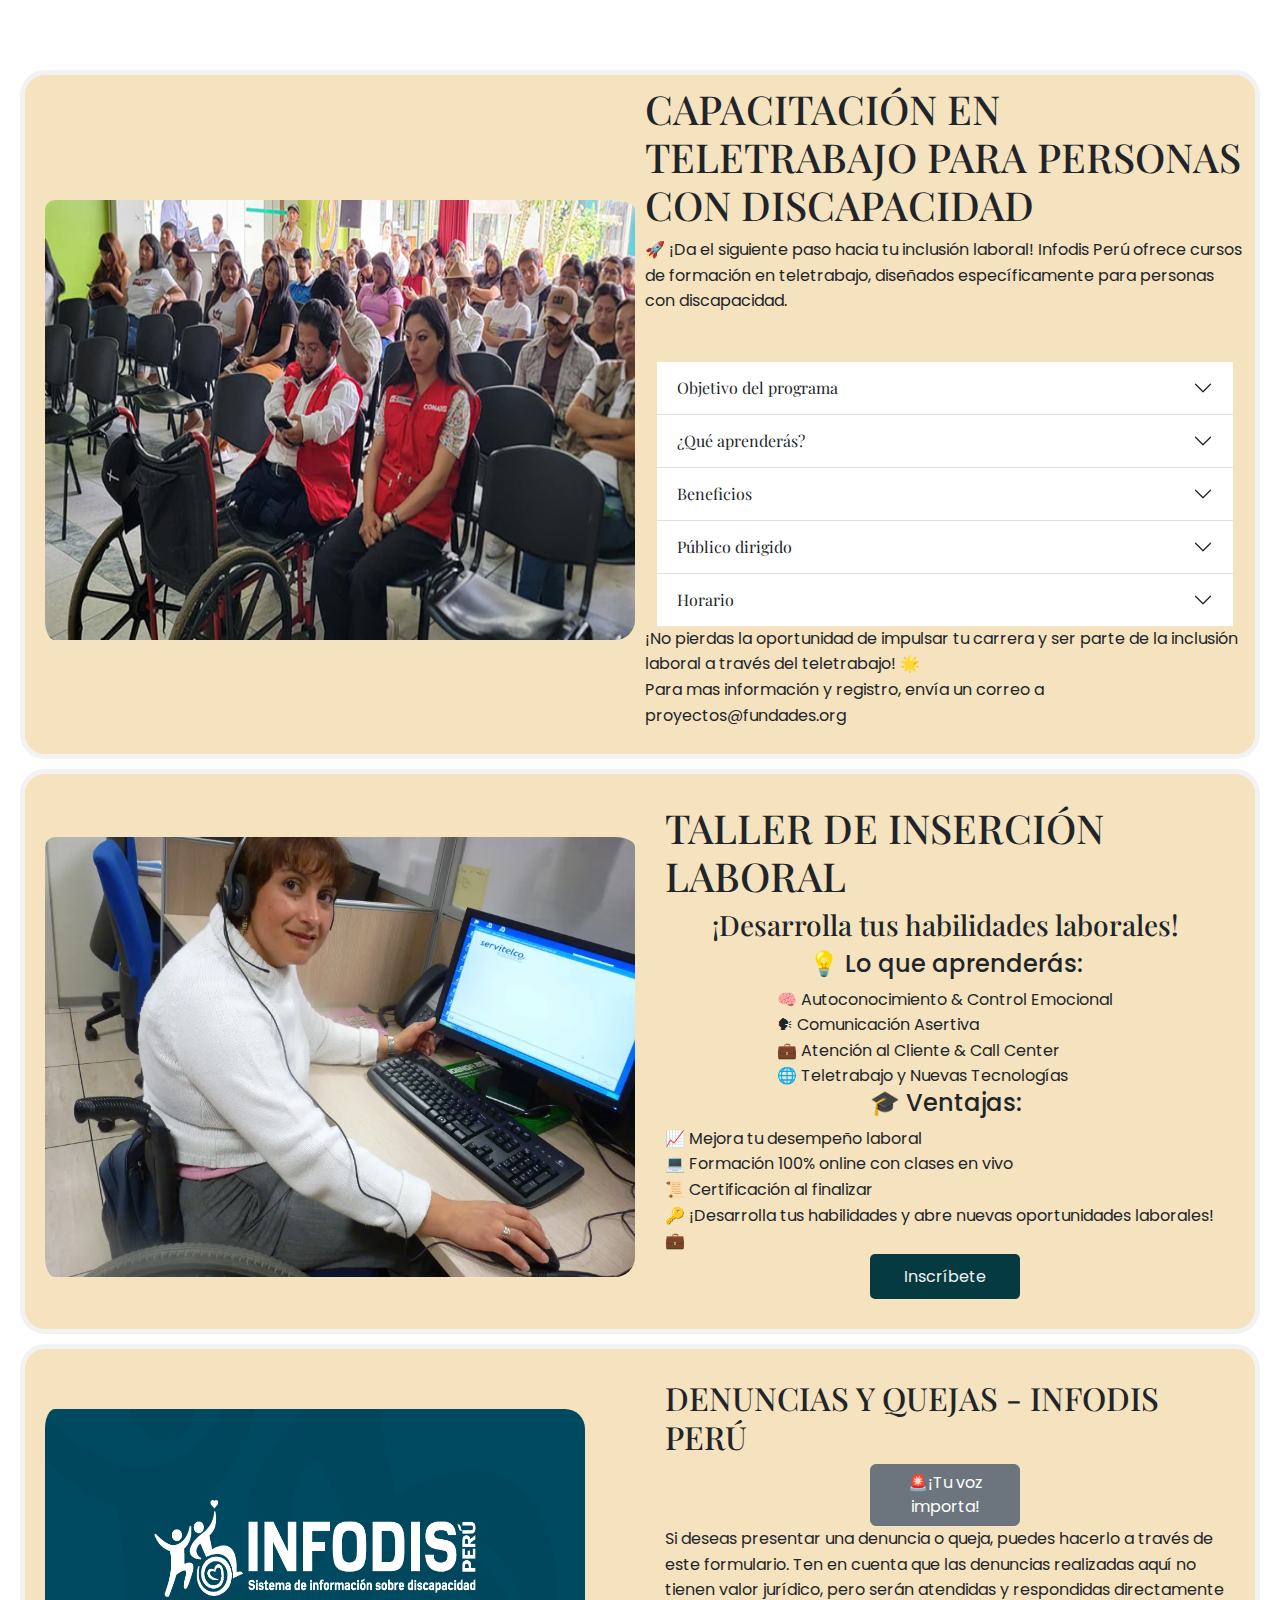
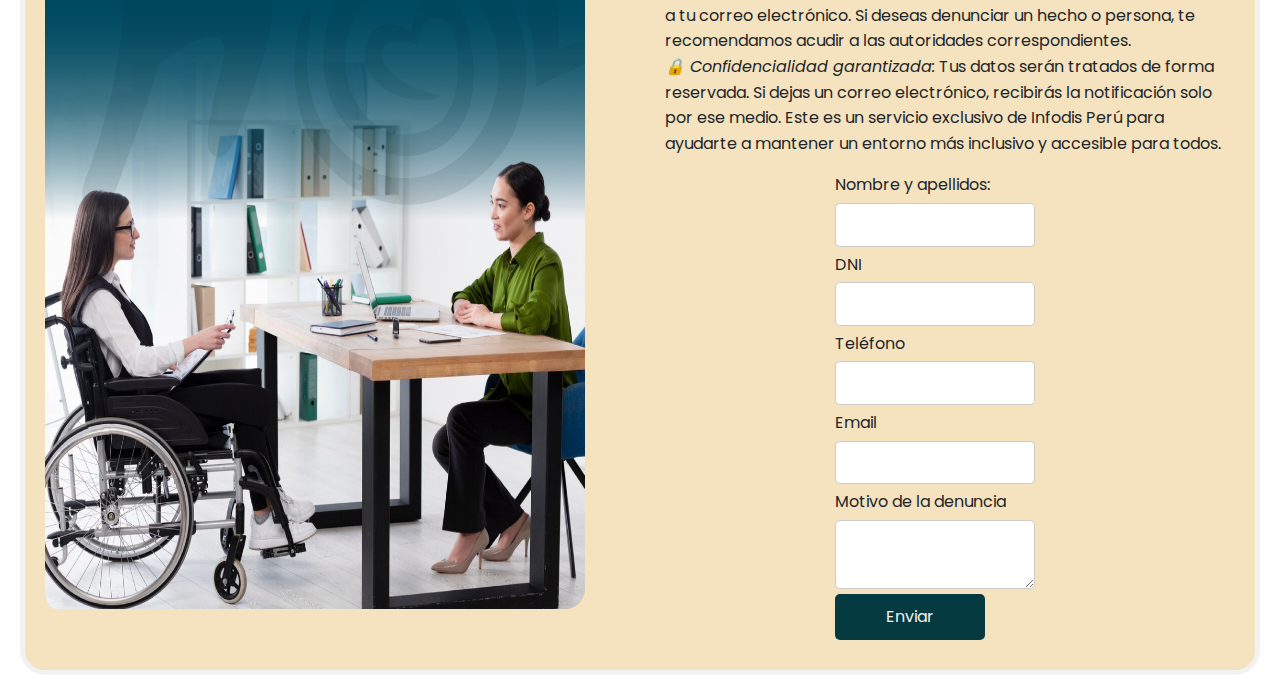
==== servicios.html @ 71ba6637 "guardando archivos" ====
<!DOCTYPE html>
<html lang="en">
<head>
    <meta charset="UTF-8">
    <meta name="viewport" content="width=device-width, initial-scale=1.0">
    <title>Document</title>
    <link href="https://cdn.jsdelivr.net/npm/bootstrap@5.3.3/dist/css/bootstrap.min.css" rel="stylesheet" integrity="sha384-QWTKZyjpPEjISv5WaRU9OFeRpok6YctnYmDr5pNlyT2bRjXh0JMhjY6hW+ALEwIH" crossorigin="anonymous">
    <link rel="stylesheet" href="servicios.css">
</head>
<body>
    <div class="cuadros">
        <div class="capacitar">
            <img src="img/omaped.jpg" alt="">
            <div class="parrafo1">
                <h1>CAPACITACIÓN EN TELETRABAJO PARA PERSONAS CON DISCAPACIDAD</h1>
                <p>🚀 ¡Da el siguiente paso hacia tu inclusión laboral!
                    Infodis Perú ofrece cursos de formación en teletrabajo, diseñados específicamente para personas con discapacidad.</p>
                <div class="container mt-5">
                    <div class="accordion accordion-flush" id="accordionFlushExample">
                        <div class="accordion-item">
                            <h2 class="accordion-header" id="flush-headingOne">
                                <button class="accordion-button collapsed" type="button" data-bs-toggle="collapse" data-bs-target="#flush-collapseOne" aria-expanded="false" aria-controls="flush-collapseOne">
                                    Objetivo del programa
                                </button>
                            </h2>
                            <div id="flush-collapseOne" class="accordion-collapse collapse" aria-labelledby="flush-headingOne" data-bs-parent="#accordionFlushExample">
                                <div class="accordion-body">Fortalecer las habilidades laborales, tanto blandas como duras, para la atención al cliente y el teletrabajo. Nuestro enfoque te preparará para trabajar en empresas inclusivas a través de plataformas digitales
                                </div>
                            </div>
                        </div>
                        <div class="accordion-item">
                            <h2 class="accordion-header" id="flush-headingTwo">
                                <button class="accordion-button collapsed" type="button" data-bs-toggle="collapse" data-bs-target="#flush-collapseTwo" aria-expanded="false" aria-controls="flush-collapseTwo">
                                    ¿Qué aprenderás?
                                </button>
                            </h2>
                            <div id="flush-collapseTwo" class="accordion-collapse collapse" aria-labelledby="flush-headingTwo" data-bs-parent="#accordionFlushExample">
                                <div class="accordion-body">Formación en <b>atención al cliente virtual, gestión de call center y beneficios del teletrabajo.</b> Desarrollarás habilidades esenciales en <b>comunicación, comprensión lectora y manejo de herramientas digitales.</b></div>
                            </div>
                        </div>
                        <div class="accordion-item">
                            <h2 class="accordion-header" id="flush-headingThree">
                                <button class="accordion-button collapsed" type="button" data-bs-toggle="collapse" data-bs-target="#flush-collapseThree" aria-expanded="false" aria-controls="flush-collapseThree">
                                    Beneficios
                                </button>
                            </h2>
                            <div id="flush-collapseThree" class="accordion-collapse collapse" aria-labelledby="flush-headingThree" data-bs-parent="#accordionFlushExample">
                                <div class="accordion-body">
                                    <ul>
                                        <li>Cursos 100% gratuitos y virtuales</li>
                                        <li>Certificación al finalizar</li>
                                        <li>Oportunidades de intermediación laboral con empresas inclusivas</li>
                                        <li>Sesiones prácticas y material de apoyo</li>
                                    </ul>
                                    </div>
                            </div>
                        </div>
                        <div class="accordion-item">
                            <h2 class="accordion-header" id="flush-headingFour">
                                <button class="accordion-button collapsed" type="button" data-bs-toggle="collapse" data-bs-target="#flush-collapseFour" aria-expanded="false" aria-controls="flush-collapseFour">
                                    Público dirigido
                                </button>
                            </h2>
                            <div id="flush-collapseFour" class="accordion-collapse collapse" aria-labelledby="flush-headingFour" data-bs-parent="#accordionFlushExample">
                                <div class="accordion-body">Personas con discapacidad física de 18 a 30 años, residentes en Lima, Callao y Chiclayo.</div>
                            </div>
                        </div>
                        <div class="accordion-item">
                            <h2 class="accordion-header" id="flush-headingFive">
                                <button class="accordion-button collapsed" type="button" data-bs-toggle="collapse" data-bs-target="#flush-collapseFive" aria-expanded="false" aria-controls="flush-collapseFive">
                                    Horario
                                </button>
                            </h2>
                            <div id="flush-collapseFive" class="accordion-collapse collapse" aria-labelledby="flush-headingFive" data-bs-parent="#accordionFlushExample">
                                <div class="accordion-body">
                                    <ul>
                                        <li>📅 Duración: 1 mes (Lunes a Viernes, 9:00 am - 1:00 pm)</li>
                                        <li> Modalidad: 100% virtual</li>
                                        <li>📜 Certificación: Al finalizar y aprobar el curso.</li>
                                    </ul>
                                </div>
                            </div>
                        </div>
                    </div>
                </div>
                <div class="cierre">¡No pierdas la oportunidad de impulsar tu carrera y ser parte de la inclusión laboral a través del teletrabajo! 🌟 
                    <br><p class="less">Para mas información y registro, envía un correo a proyectos@fundades.org </p>
                </div>
                
            </div>
        </div>
        <div class="taller">
            <img src="img/trabajoRemoto.png" alt="">
            <div class="parrafo2">
                <h1>TALLER DE INSERCIÓN LABORAL</h1>
                <h3> ¡Desarrolla tus habilidades laborales!</h3>
                 <h4>💡 Lo que aprenderás:</h4>
                    🧠 Autoconocimiento & Control Emocional
                    <br>🗣 Comunicación Asertiva
                    <br>💼 Atención al Cliente & Call Center
                    <br>🌐 Teletrabajo y Nuevas Tecnologías
                    <h4>🎓 Ventajas:</h4>
                    📈 Mejora tu desempeño laboral
                    <br>💻 Formación 100% online con clases en vivo
                    <br>📜 Certificación al finalizar
                    <br>🔑 ¡Desarrolla tus habilidades y abre nuevas oportunidades laborales! 💼
                    <button onclick="window.location.href='https://docs.google.com/forms/d/e/1FAIpQLSc_VnBQU0-dEppDgZZN5Qv5NXpoRW7HKJQIpe1_u-MbNY7SgA/viewform';">
                        Inscríbete
                    </button>
            </div>
        </div>
        <div class="denuncias">
            <img src="img/denuncias_quejas.png" alt="">
            <div class="parrafo3">
                <h2>DENUNCIAS Y QUEJAS - INFODIS PERÚ</h2>
                <button type="button" class="btn btn-secondary" data-bs-container="body" data-bs-toggle="popover" data-bs-placement="bottom" data-bs-content=" Si deseas presentar una denuncia o queja, puedes hacerlo a través de este formulario. Ten en cuenta que las denuncias realizadas aquí no tienen valor jurídico, pero serán atendidas y respondidas directamente a tu correo electrónico. Si deseas denunciar un hecho o persona, te recomendamos acudir a las autoridades correspondientes.">
                    🚨¡Tu voz importa!
                  </button>
                
                <p>Si deseas presentar una denuncia o queja, puedes hacerlo a través de este formulario. Ten en cuenta que las denuncias realizadas aquí no tienen valor jurídico, pero serán atendidas y respondidas directamente a tu correo electrónico. Si deseas denunciar un hecho o persona, te recomendamos acudir a las autoridades correspondientes.
                <br><i>🔒 Confidencialidad garantizada:</i> Tus datos serán tratados de forma reservada. Si dejas un correo electrónico, recibirás la notificación solo por ese medio.
                Este es un servicio exclusivo de Infodis Perú para ayudarte a mantener un entorno más inclusivo y accesible para todos.</p>
            
            <form action="procesar.php" method="POST">
                <label for="nombre">Nombre y apellidos:</label>
                <input type="text" id="nombre" name="nombre" required>
            
                <label for="dni">DNI</label>
                <input type="number" id="dni" name="dni" required>

                <label for="telefono">Teléfono</label>
                <input type="tel" id="tel" name="tel" required>

                <label for="email">Email</label>
                <input type="email" id="email" name="email" required>

                <label for="mensaje">Motivo de la denuncia</label>
                <textarea id="mensaje" name="mensaje" required></textarea>
            
                <button type="submit">Enviar</button>
            </form>
        </div>
        </div>

        
    </div>
      <script src="js/script.js"
      <script src="https://cdn.jsdelivr.net/npm/bootstrap@5.3.3/dist/js/bootstrap.bundle.min.js" integrity="sha384-YvpcrYf0tY3lHB60NNkmXc5s9fDVZLESaAA55NDzOxhy9GkcIdslK1eN7N6jIeHz" crossorigin="anonymous"></script>


</body>
</html>
---- servicios.css ----
/*font: playfair display */ @import url('https://fonts.googleapis.com/css2?family=Playfair+Display:ital,wght@0,400..900;1,400..900&display=swap');
/*font: poppins*/ @import url('https://fonts.googleapis.com/css2?family=Poppins:ital,wght@0,100;0,200;0,300;0,400;0,500;0,600;0,700;0,800;0,900;1,100;1,200;1,300;1,400;1,500;1,600;1,700;1,800;1,900&display=swap');
/*font: inter*/@import url('https://fonts.googleapis.com/css2?family=Inter:ital,opsz,wght@0,14..32,100..900;1,14..32,100..900&display=swap');
/*font: montserrat*/@import url('https://fonts.googleapis.com/css2?family=Montserrat:ital,wght@0,100..900;1,100..900&display=swap');
:root {
    --primary-color: #5eaff5;
    --secondary-color: #f5e2be;
    --dark-blue: #264773;
    --dark-green: #043A40;
    --light-gray: #F2F2F2;
    --soft-black:#0f0c0c; 
}
h1, h2, h3 {
    font-family: 'playfair display', serif; /* Fuente para títulos */
}
h1{
    font-size: 2.5rem;
}
h2{
    font-size: 2rem;
}
h3{
    font-size: 1.75rem;
}
h4{
    font-size: 1.5rem;
}
body {
    font-family: poppins, inter;
    font-size: 1rem;
    margin: 10px;
    padding: 0;
    line-height: 1.6;
}
.cuadros{
    margin-top: 70px;
}
.cuadros > div{
    border: 5px solid var(--light-gray);
    margin: 10px;
    padding: 10px;
    justify-content: center;
    align-items: center;
    border-radius: 25px;
}
.capacitar img, .taller img {
    height: 450px;
    width: 600px;
    padding-top: 10px;
    padding-left: 10px;
    
}
.denuncias img{
    height: 800px;
    width: 550px;
    padding-left: 10px;
}
.parrafo {
    border: none;
}
.capacitar, .taller, .denuncias{
    height: auto;
    /*display: flex;
    flex: row;*/
    display: grid;
    grid-template-columns: repeat(2, 1fr);
    gap: 10px;
    justify-content: center;
    align-items: center;
    background-color: var(--secondary-color);
}
form{
    display: flex;
    flex-flow:column wrap;
    width:220px;
}
input, textarea {
    width: 200px;
    padding: 8px; /* Espacio interno */
    margin: 5px 0; /* Espacio entre los elementos */
    border: 1px solid #ccc; /* Borde gris */
    border-radius: 5px; /* Bordes redondeados */
    font-size: 16px; /* Tamaño de letra */
    text-decoration: none;
}
input:focus, textarea:focus{
    outline: 2px solid var(--dark-green);
    background-color: #f2f2f2; /* Cambia el fondo */
    border: 2px solid var(--primary-color); /* Borde amarillo */
    transform: scale(1.02); /* Hace un pequeño zoom */
}
button {
    background-color: var(--dark-green); /* turqueza */
    color: var(--light-gray);
    padding: 10px;
    border: none;
    border-radius: 5px;
    cursor: pointer;
    width: 150px;
    transition: all 0.2s ease-in-out; /*transición suave*/
}
.button:hover{
    cursor: pointer;
}
.button:active{
    transform: scale(0.95); /* Hace que el botón se reduzca un poco */
    box-shadow: 0 2px 4px rgba(0, 0, 0, 0.2); /* Reduce la sombra */
}
.parrafo3, .parrafo2{
    display:flex;
    flex-flow: column wrap;
    justify-content: center;
    align-items: center;
    padding: 20px;
}
.capacitar img, .taller img, .denuncias img{
    transition: transform 0.3s ease-in-out;
    border-radius: 20px;
}
.taller img:hover, .denuncias img:hover, .capacitar img:hover{
    transform: scale(1.1) translateY(-5px); /* Aumenta tamaño y sube */
}
/*.less{
    font-size: 0.875ram;
}*/
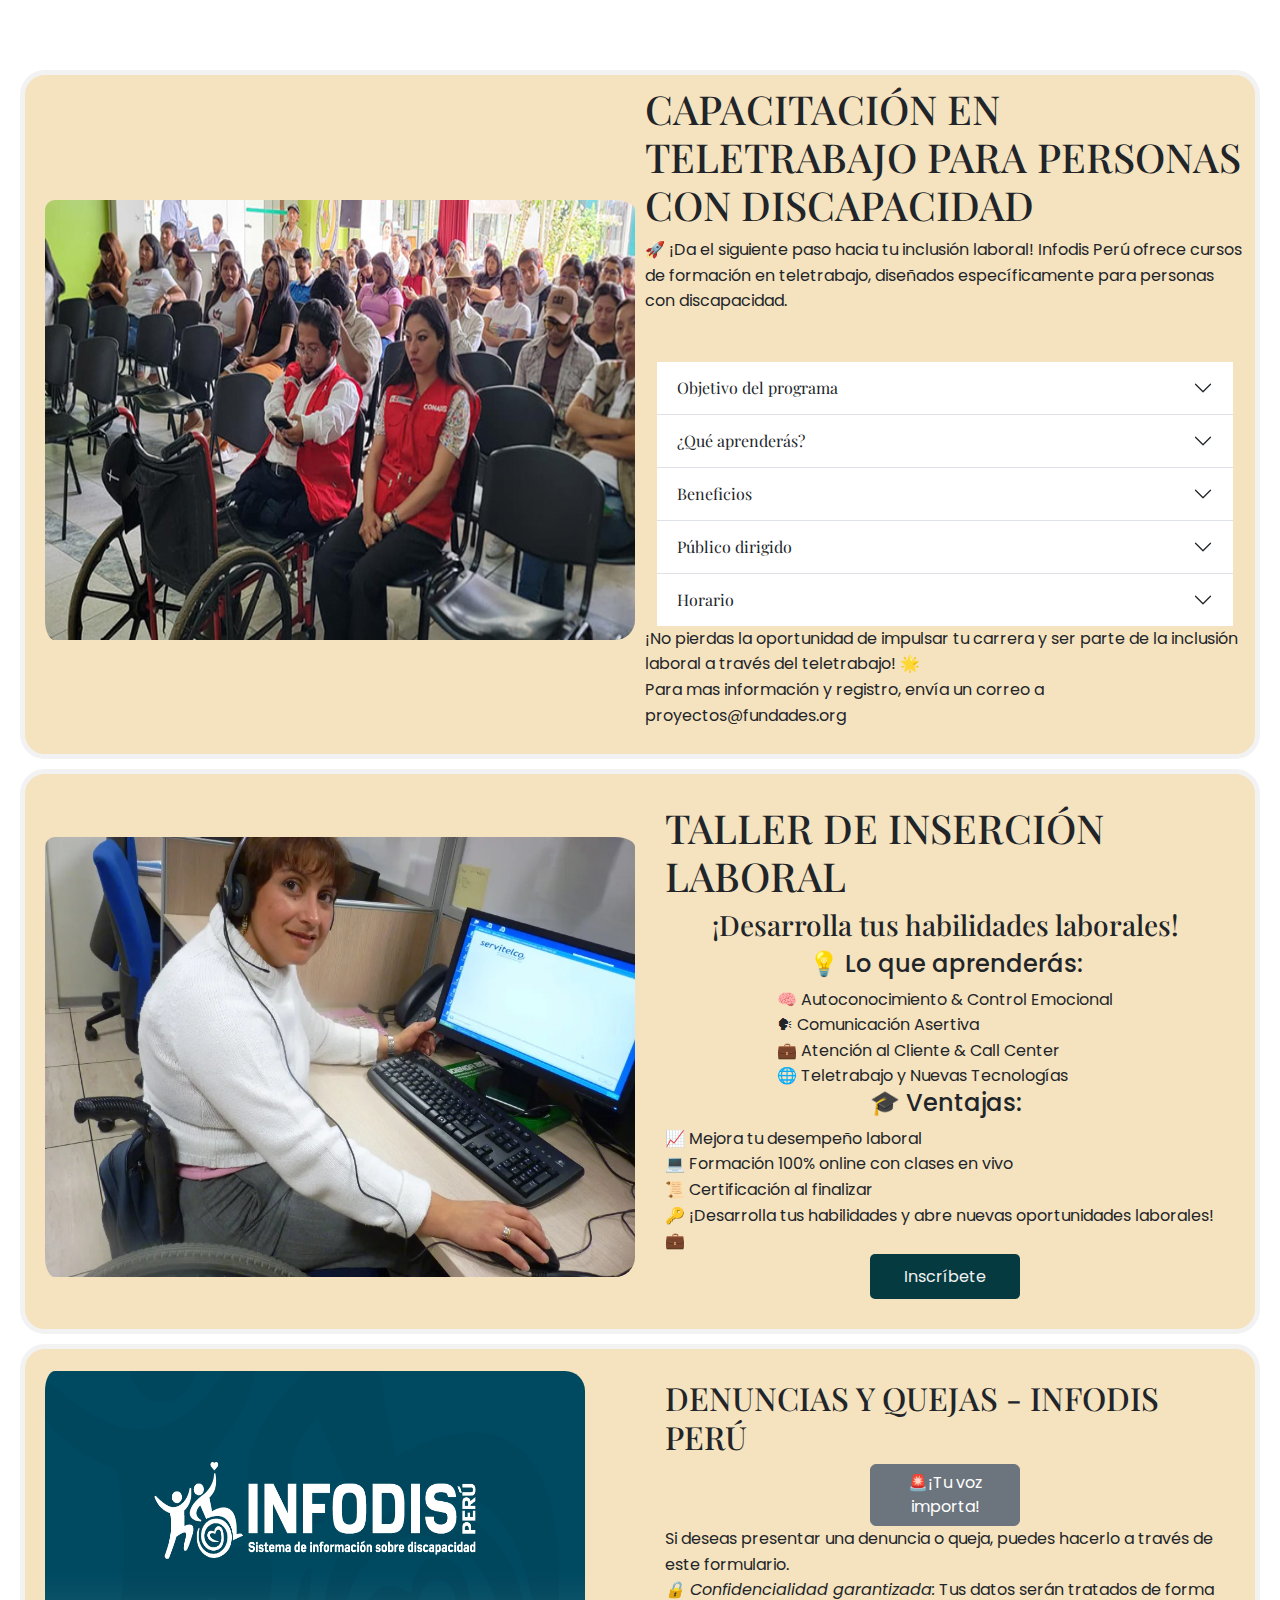
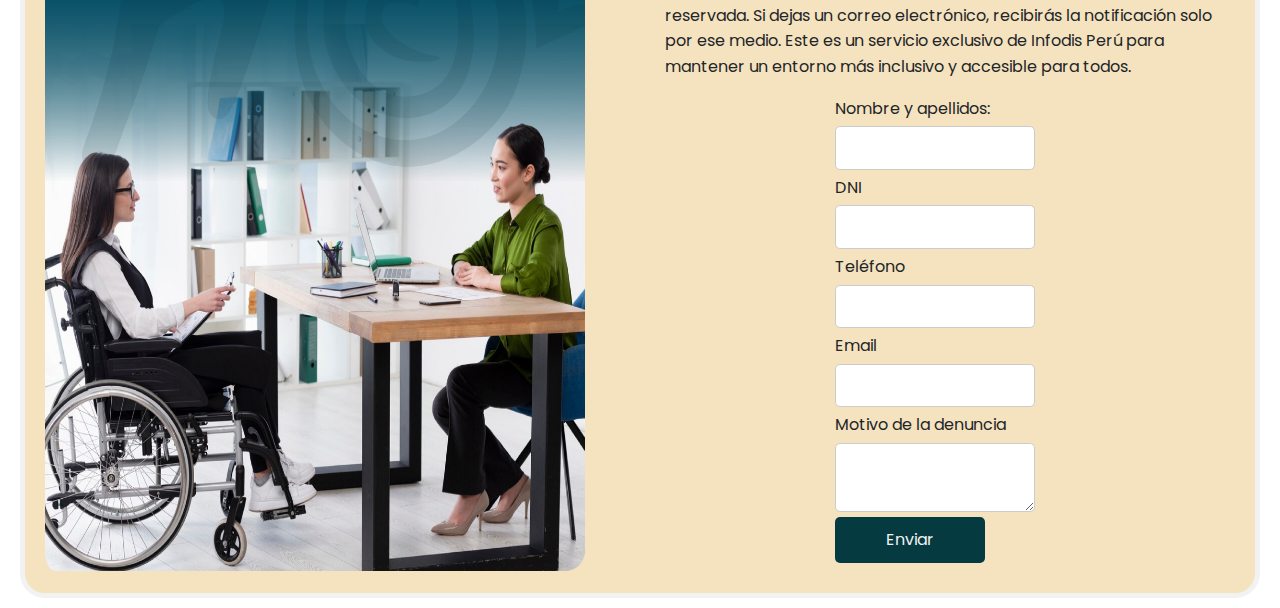
==== commit f9ad46d2: "agregando cambios" ====
--- a/servicios.html
+++ b/servicios.html
@@ -113,13 +113,13 @@
             <img src="img/denuncias_quejas.png" alt="">
             <div class="parrafo3">
                 <h2>DENUNCIAS Y QUEJAS - INFODIS PERÚ</h2>
-                <button type="button" class="btn btn-secondary" data-bs-container="body" data-bs-toggle="popover" data-bs-placement="bottom" data-bs-content=" Si deseas presentar una denuncia o queja, puedes hacerlo a través de este formulario. Ten en cuenta que las denuncias realizadas aquí no tienen valor jurídico, pero serán atendidas y respondidas directamente a tu correo electrónico. Si deseas denunciar un hecho o persona, te recomendamos acudir a las autoridades correspondientes.">
+                <button type="button" class="btn btn-secondary" data-bs-container="body" data-bs-toggle="popover" data-bs-placement="left" data-bs-content="Ten en cuenta que las denuncias realizadas aquí no tienen valor jurídico, pero serán atendidas y respondidas directamente a tu correo electrónico. Si deseas denunciar un hecho o persona, te recomendamos acudir a las autoridades correspondientes.">
                     🚨¡Tu voz importa!
                   </button>
                 
-                <p>Si deseas presentar una denuncia o queja, puedes hacerlo a través de este formulario. Ten en cuenta que las denuncias realizadas aquí no tienen valor jurídico, pero serán atendidas y respondidas directamente a tu correo electrónico. Si deseas denunciar un hecho o persona, te recomendamos acudir a las autoridades correspondientes.
+                <p>Si deseas presentar una denuncia o queja, puedes hacerlo a través de este formulario.
                 <br><i>🔒 Confidencialidad garantizada:</i> Tus datos serán tratados de forma reservada. Si dejas un correo electrónico, recibirás la notificación solo por ese medio.
-                Este es un servicio exclusivo de Infodis Perú para ayudarte a mantener un entorno más inclusivo y accesible para todos.</p>
+                Este es un servicio exclusivo de Infodis Perú para mantener un entorno más inclusivo y accesible para todos.</p>
             
             <form action="procesar.php" method="POST">
                 <label for="nombre">Nombre y apellidos:</label>
@@ -144,9 +144,8 @@
 
         
     </div>
-      <script src="js/script.js"
       <script src="https://cdn.jsdelivr.net/npm/bootstrap@5.3.3/dist/js/bootstrap.bundle.min.js" integrity="sha384-YvpcrYf0tY3lHB60NNkmXc5s9fDVZLESaAA55NDzOxhy9GkcIdslK1eN7N6jIeHz" crossorigin="anonymous"></script>
-
+    <script src="js/script.js"></script>
 
 </body>
 </html>--- a/servicios.css
+++ b/servicios.css
@@ -97,14 +97,6 @@
     border-radius: 5px;
     cursor: pointer;
     width: 150px;
-    transition: all 0.2s ease-in-out; /*transición suave*/
-}
-.button:hover{
-    cursor: pointer;
-}
-.button:active{
-    transform: scale(0.95); /* Hace que el botón se reduzca un poco */
-    box-shadow: 0 2px 4px rgba(0, 0, 0, 0.2); /* Reduce la sombra */
 }
 .parrafo3, .parrafo2{
     display:flex;
